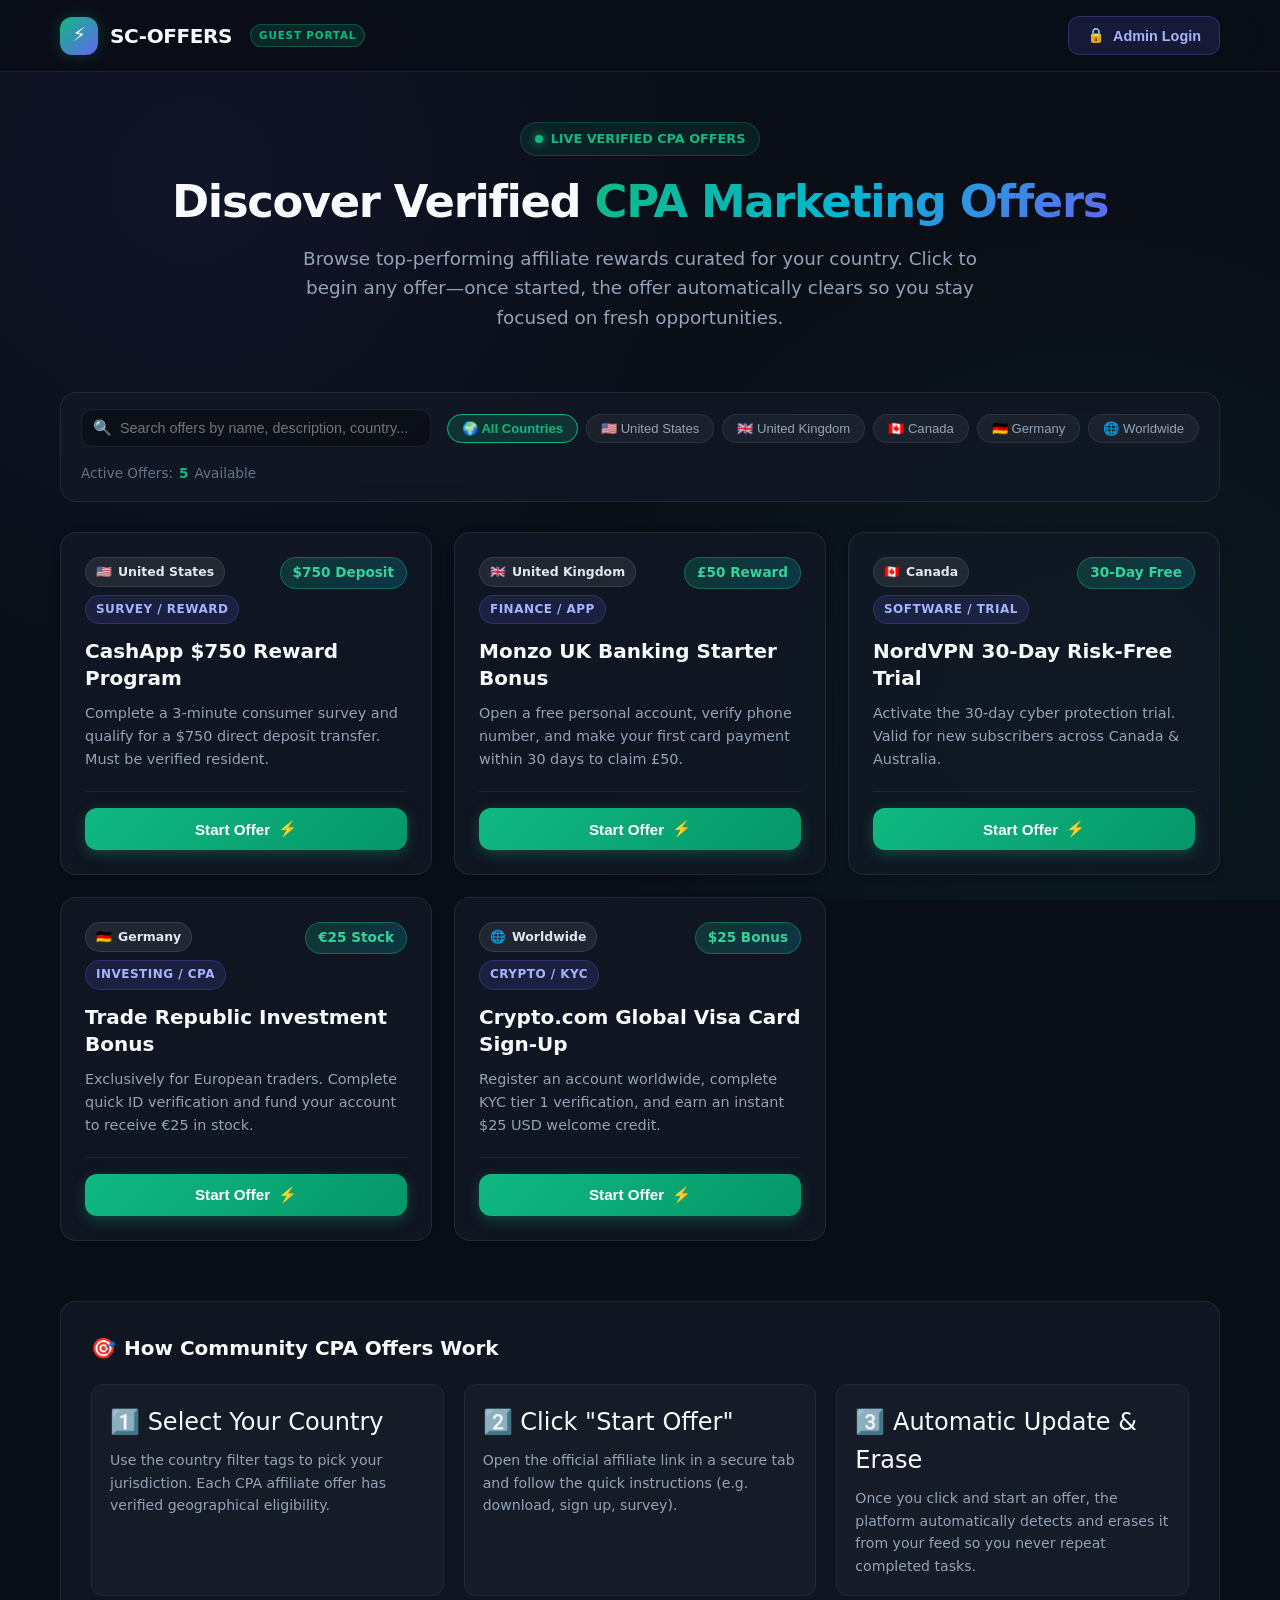
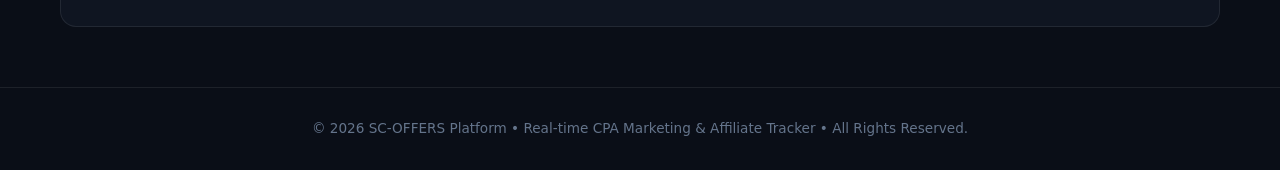
==== index.html @ e37641b6 "feat: initial release of SC-OFFERS platform with guest portal, admin dashboard, country targeting, a" ====
<!DOCTYPE html>
<html lang="en">
<head>
  <meta charset="UTF-8">
  <meta name="viewport" content="width=device-width, initial-scale=1.0">
  <title>SC-OFFERS | Premium CPA Marketing & Rewards Hub</title>
  <meta name="description" content="Discover and complete premium verified CPA marketing offers. Filter by country and earn instant bonuses.">
  <link rel="stylesheet" href="css/styles.css">
  <link rel="icon" href="data:image/svg+xml,<svg xmlns=%22http://www.w3.org/2000/svg%22 viewBox=%220%22%20%220%22%20%22100%22%20%22100%22><text y=%22.9em%22 font-size=%2290%22>⚡</text></svg>">
</head>
<body>

  <!-- Site Header -->
  <header class="site-header">
    <div class="container nav-wrap">
      <a href="index.html" class="brand">
        <div class="brand-icon">⚡</div>
        <span>SC-OFFERS</span>
        <span class="brand-badge">Guest Portal</span>
      </a>

      <div class="nav-actions">
        <button id="open-admin-login-btn" class="btn btn-admin">
          <span>🔒</span>
          <span>Admin Login</span>
        </button>
      </div>
    </div>
  </header>

  <!-- Main Hero Section -->
  <main class="container">
    <section class="hero">
      <div class="hero-pill">
        <span class="pulse-dot"></span>
        <span>LIVE VERIFIED CPA OFFERS</span>
      </div>
      <h1 class="hero-title">
        Discover Verified <span>CPA Marketing Offers</span>
      </h1>
      <p class="hero-subtitle">
        Browse top-performing affiliate rewards curated for your country. Click to begin any offer—once started, the offer automatically clears so you stay focused on fresh opportunities.
      </p>
    </section>

    <!-- Filter & Controls Bar -->
    <section class="control-bar">
      <div class="search-box">
        <span class="search-icon">🔍</span>
        <input type="text" id="search-input" placeholder="Search offers by name, description, country..." autocomplete="off">
      </div>

      <div class="country-filters" id="country-filters">
        <!-- Injected dynamically via js/app.js -->
        <button class="country-pill active" data-country="ALL">🌍 All Countries</button>
      </div>

      <div class="offers-stat" id="offers-counter">
        Active Offers: <strong>Loading...</strong>
      </div>
    </section>

    <!-- Dynamic Offers Grid -->
    <section class="offers-grid" id="offers-grid">
      <!-- Injected dynamically via js/app.js -->
      <div class="empty-state">
        <div class="empty-icon">⏳</div>
        <h3>Loading active offers...</h3>
        <p>Fetching the latest verified CPA campaigns.</p>
      </div>
    </section>

    <!-- Community How-It-Works Guide -->
    <section style="background: var(--bg-card); border: 1px solid var(--bg-card-border); border-radius: var(--radius-lg); padding: 30px; margin-bottom: 50px;">
      <h3 style="font-size: 1.25rem; font-weight: 700; margin-bottom: 20px; display: flex; align-items: center; gap: 8px;">
        <span>🎯</span> How Community CPA Offers Work
      </h3>
      <div style="display: grid; grid-template-columns: repeat(auto-fit, minmax(240px, 1fr)); gap: 20px;">
        <div style="background: rgba(255,255,255,0.03); padding: 18px; border-radius: var(--radius-md); border: 1px solid rgba(255,255,255,0.05);">
          <div style="font-size: 1.5rem; margin-bottom: 8px;">1️⃣ Select Your Country</div>
          <p style="font-size: 0.88rem; color: var(--text-secondary);">
            Use the country filter tags to pick your jurisdiction. Each CPA affiliate offer has verified geographical eligibility.
          </p>
        </div>
        <div style="background: rgba(255,255,255,0.03); padding: 18px; border-radius: var(--radius-md); border: 1px solid rgba(255,255,255,0.05);">
          <div style="font-size: 1.5rem; margin-bottom: 8px;">2️⃣ Click "Start Offer"</div>
          <p style="font-size: 0.88rem; color: var(--text-secondary);">
            Open the official affiliate link in a secure tab and follow the quick instructions (e.g. download, sign up, survey).
          </p>
        </div>
        <div style="background: rgba(255,255,255,0.03); padding: 18px; border-radius: var(--radius-md); border: 1px solid rgba(255,255,255,0.05);">
          <div style="font-size: 1.5rem; margin-bottom: 8px;">3️⃣ Automatic Update & Erase</div>
          <p style="font-size: 0.88rem; color: var(--text-secondary);">
            Once you click and start an offer, the platform automatically detects and erases it from your feed so you never repeat completed tasks.
          </p>
        </div>
      </div>
    </section>
  </main>

  <!-- Site Footer -->
  <footer class="site-footer">
    <div class="container">
      <p>&copy; 2026 SC-OFFERS Platform &bull; Real-time CPA Marketing &amp; Affiliate Tracker &bull; All Rights Reserved.</p>
    </div>
  </footer>

  <!-- Admin Login Modal -->
  <div class="modal-overlay" id="admin-login-modal">
    <div class="modal-card">
      <div class="modal-header">
        <h3 class="modal-title">
          <span>🔒</span>
          <span>Admin Portal Access</span>
        </h3>
        <button class="modal-close" id="close-admin-login-btn">&times;</button>
      </div>

      <p style="font-size: 0.9rem; color: var(--text-secondary); margin-bottom: 20px;">
        Enter your administrative security password to access backend controls, manage CPA offers, and push live updates.
      </p>

      <form id="admin-login-form">
        <div class="form-group">
          <label class="form-label" for="admin-password">Master Admin Password</label>
          <input 
            type="password" 
            id="admin-password" 
            class="form-input" 
            placeholder="Enter password..." 
            required 
            autocomplete="current-password"
          >
        </div>

        <div id="admin-login-error" style="display: none; background: rgba(244, 63, 94, 0.15); border: 1px solid rgba(244, 63, 94, 0.3); color: #fda4af; padding: 10px 14px; border-radius: var(--radius-md); font-size: 0.85rem; margin-bottom: 16px;">
          Invalid password. Please try again.
        </div>

        <div style="display: flex; justify-content: flex-end; gap: 10px; margin-top: 24px;">
          <button type="button" class="btn btn-secondary" onclick="document.getElementById('admin-login-modal').classList.remove('open')">
            Cancel
          </button>
          <button type="submit" class="btn btn-primary">
            <span>Unlock Dashboard</span>
            <span>➔</span>
          </button>
        </div>
      </form>
    </div>
  </div>

  <!-- Toast Notification Container -->
  <div id="toast-container"></div>

  <!-- Scripts -->
  <script src="js/crypto-util.js"></script>
  <script src="js/app.js"></script>
</body>
</html>
---- css/styles.css ----
/* ==========================================================================
   SC-OFFERS Premium Design System
   Modern Dark Cyber-Glassmorphism UI
   ========================================================================== */

:root {
  --bg-main: #0a0e17;
  --bg-card: rgba(18, 24, 38, 0.75);
  --bg-card-hover: rgba(26, 35, 54, 0.9);
  --bg-card-border: rgba(255, 255, 255, 0.08);
  --bg-card-border-glow: rgba(16, 185, 129, 0.35);
  
  --primary: #10b981;
  --primary-glow: rgba(16, 185, 129, 0.25);
  --primary-dark: #059669;
  --secondary: #6366f1;
  --accent-cyan: #06b6d4;
  --accent-amber: #f59e0b;
  --accent-rose: #f43f5e;
  
  --text-primary: #f8fafc;
  --text-secondary: #94a3b8;
  --text-muted: #64748b;
  
  --radius-sm: 8px;
  --radius-md: 12px;
  --radius-lg: 16px;
  --radius-full: 9999px;
  
  --shadow-sm: 0 2px 8px rgba(0, 0, 0, 0.3);
  --shadow-md: 0 8px 24px rgba(0, 0, 0, 0.4);
  --shadow-lg: 0 16px 40px rgba(0, 0, 0, 0.6);
  --shadow-glow: 0 0 25px var(--primary-glow);
  
  --font-sans: system-ui, -apple-system, BlinkMacSystemFont, 'Segoe UI', Roboto, Oxygen, Ubuntu, Cantarell, sans-serif;
  --font-mono: ui-monospace, SFMono-Regular, Menlo, Monaco, Consolas, monospace;
}

* {
  box-sizing: border-box;
  margin: 0;
  padding: 0;
}

body {
  font-family: var(--font-sans);
  background-color: var(--bg-main);
  color: var(--text-primary);
  min-height: 100vh;
  line-height: 1.6;
  overflow-x: hidden;
  background-image: 
    radial-gradient(circle at 15% 20%, rgba(99, 102, 241, 0.08) 0%, transparent 40%),
    radial-gradient(circle at 85% 80%, rgba(16, 185, 129, 0.08) 0%, transparent 40%);
  background-attachment: fixed;
}

/* Container */
.container {
  max-width: 1200px;
  margin: 0 auto;
  padding: 0 20px;
}

/* Header & Nav */
.site-header {
  position: sticky;
  top: 0;
  z-index: 50;
  background: rgba(10, 14, 23, 0.85);
  backdrop-filter: blur(12px);
  -webkit-backdrop-filter: blur(12px);
  border-bottom: 1px solid var(--bg-card-border);
  padding: 16px 0;
}

.nav-wrap {
  display: flex;
  align-items: center;
  justify-content: space-between;
}

.brand {
  display: flex;
  align-items: center;
  gap: 12px;
  text-decoration: none;
  color: var(--text-primary);
  font-weight: 700;
  font-size: 1.25rem;
  letter-spacing: -0.02em;
}

.brand-icon {
  width: 38px;
  height: 38px;
  background: linear-gradient(135deg, var(--primary), var(--secondary));
  border-radius: var(--radius-md);
  display: flex;
  align-items: center;
  justify-content: center;
  font-size: 1.2rem;
  box-shadow: 0 0 15px var(--primary-glow);
}

.brand-badge {
  font-size: 0.65rem;
  text-transform: uppercase;
  letter-spacing: 0.08em;
  background: rgba(16, 185, 129, 0.15);
  color: var(--primary);
  padding: 2px 8px;
  border-radius: var(--radius-full);
  border: 1px solid rgba(16, 185, 129, 0.3);
  margin-left: 6px;
}

.nav-actions {
  display: flex;
  align-items: center;
  gap: 14px;
}

/* Buttons */
.btn {
  display: inline-flex;
  align-items: center;
  justify-content: center;
  gap: 8px;
  padding: 10px 18px;
  border-radius: var(--radius-md);
  font-size: 0.9rem;
  font-weight: 600;
  cursor: pointer;
  transition: all 0.2s cubic-bezier(0.16, 1, 0.3, 1);
  border: 1px solid transparent;
  text-decoration: none;
}

.btn-sm {
  padding: 6px 12px;
  font-size: 0.8rem;
}

.btn-lg {
  padding: 14px 28px;
  font-size: 1.05rem;
}

.btn-primary {
  background: linear-gradient(135deg, var(--primary), var(--primary-dark));
  color: #ffffff;
  box-shadow: 0 4px 15px var(--primary-glow);
}

.btn-primary:hover {
  transform: translateY(-2px);
  box-shadow: 0 6px 20px rgba(16, 185, 129, 0.4);
}

.btn-secondary {
  background: rgba(255, 255, 255, 0.06);
  color: var(--text-primary);
  border-color: var(--bg-card-border);
}

.btn-secondary:hover {
  background: rgba(255, 255, 255, 0.12);
  border-color: rgba(255, 255, 255, 0.2);
}

.btn-admin {
  background: rgba(99, 102, 241, 0.15);
  color: #a5b4fc;
  border-color: rgba(99, 102, 241, 0.3);
}

.btn-admin:hover {
  background: rgba(99, 102, 241, 0.25);
  color: #ffffff;
}

.btn-danger {
  background: rgba(244, 63, 94, 0.15);
  color: #fda4af;
  border-color: rgba(244, 63, 94, 0.3);
}

.btn-danger:hover {
  background: rgba(244, 63, 94, 0.25);
  color: #fff;
}

/* Hero Section */
.hero {
  padding: 50px 0 30px;
  text-align: center;
}

.hero-pill {
  display: inline-flex;
  align-items: center;
  gap: 8px;
  padding: 6px 14px;
  background: rgba(16, 185, 129, 0.1);
  border: 1px solid rgba(16, 185, 129, 0.25);
  border-radius: var(--radius-full);
  color: var(--primary);
  font-size: 0.8rem;
  font-weight: 600;
  margin-bottom: 20px;
}

.pulse-dot {
  width: 8px;
  height: 8px;
  background-color: var(--primary);
  border-radius: 50%;
  box-shadow: 0 0 10px var(--primary);
  animation: pulse 1.8s infinite;
}

@keyframes pulse {
  0% { transform: scale(0.9); opacity: 0.8; }
  50% { transform: scale(1.3); opacity: 1; }
  100% { transform: scale(0.9); opacity: 0.8; }
}

.hero-title {
  font-size: 2.8rem;
  font-weight: 800;
  letter-spacing: -0.03em;
  margin-bottom: 16px;
  line-height: 1.15;
}

.hero-title span {
  background: linear-gradient(135deg, #10b981, #06b6d4, #6366f1);
  -webkit-background-clip: text;
  -webkit-text-fill-color: transparent;
}

.hero-subtitle {
  font-size: 1.15rem;
  color: var(--text-secondary);
  max-width: 680px;
  margin: 0 auto 30px;
}

/* Filter & Controls Bar */
.control-bar {
  background: var(--bg-card);
  backdrop-filter: blur(10px);
  -webkit-backdrop-filter: blur(10px);
  border: 1px solid var(--bg-card-border);
  border-radius: var(--radius-lg);
  padding: 16px 20px;
  margin-bottom: 30px;
  display: flex;
  flex-wrap: wrap;
  gap: 16px;
  align-items: center;
  justify-content: space-between;
}

.search-box {
  position: relative;
  flex: 1;
  min-width: 240px;
}

.search-box input {
  width: 100%;
  background: rgba(0, 0, 0, 0.3);
  border: 1px solid var(--bg-card-border);
  border-radius: var(--radius-md);
  padding: 10px 14px 10px 38px;
  color: var(--text-primary);
  font-size: 0.9rem;
  outline: none;
  transition: border-color 0.2s;
}

.search-box input:focus {
  border-color: var(--primary);
}

.search-box .search-icon {
  position: absolute;
  left: 12px;
  top: 50%;
  transform: translateY(-50%);
  color: var(--text-muted);
  font-size: 0.95rem;
}

.country-filters {
  display: flex;
  flex-wrap: wrap;
  gap: 8px;
  align-items: center;
}

.country-pill {
  background: rgba(255, 255, 255, 0.05);
  border: 1px solid var(--bg-card-border);
  color: var(--text-secondary);
  padding: 6px 14px;
  border-radius: var(--radius-full);
  font-size: 0.82rem;
  font-weight: 500;
  cursor: pointer;
  transition: all 0.2s;
  display: inline-flex;
  align-items: center;
  gap: 6px;
}

.country-pill:hover {
  background: rgba(255, 255, 255, 0.1);
  color: var(--text-primary);
}

.country-pill.active {
  background: rgba(16, 185, 129, 0.18);
  border-color: var(--primary);
  color: var(--primary);
  font-weight: 600;
}

.offers-stat {
  font-size: 0.85rem;
  color: var(--text-muted);
  display: flex;
  align-items: center;
  gap: 6px;
}

.offers-stat strong {
  color: var(--primary);
}

/* Offers Grid */
.offers-grid {
  display: grid;
  grid-template-columns: repeat(auto-fill, minmax(320px, 1fr));
  gap: 22px;
  margin-bottom: 60px;
}

/* Offer Card */
.offer-card {
  background: var(--bg-card);
  border: 1px solid var(--bg-card-border);
  border-radius: var(--radius-lg);
  padding: 24px;
  display: flex;
  flex-direction: column;
  position: relative;
  overflow: hidden;
  transition: all 0.3s cubic-bezier(0.16, 1, 0.3, 1);
  box-shadow: var(--shadow-sm);
}

.offer-card:hover {
  background: var(--bg-card-hover);
  border-color: var(--bg-card-border-glow);
  transform: translateY(-4px);
  box-shadow: var(--shadow-md);
}

.offer-card-header {
  display: flex;
  align-items: flex-start;
  justify-content: space-between;
  margin-bottom: 14px;
  gap: 12px;
}

.badge-group {
  display: flex;
  flex-wrap: wrap;
  gap: 8px;
}

.country-badge {
  display: inline-flex;
  align-items: center;
  gap: 6px;
  background: rgba(255, 255, 255, 0.08);
  border: 1px solid rgba(255, 255, 255, 0.1);
  padding: 4px 10px;
  border-radius: var(--radius-full);
  font-size: 0.78rem;
  font-weight: 600;
  color: #e2e8f0;
}

.category-badge {
  display: inline-flex;
  align-items: center;
  background: rgba(99, 102, 241, 0.15);
  border: 1px solid rgba(99, 102, 241, 0.25);
  color: #a5b4fc;
  padding: 4px 10px;
  border-radius: var(--radius-full);
  font-size: 0.75rem;
  font-weight: 600;
  text-transform: uppercase;
  letter-spacing: 0.04em;
}

.payout-tag {
  background: linear-gradient(135deg, rgba(16, 185, 129, 0.2), rgba(6, 182, 212, 0.2));
  border: 1px solid rgba(16, 185, 129, 0.4);
  color: #34d399;
  font-weight: 700;
  font-size: 0.85rem;
  padding: 4px 12px;
  border-radius: var(--radius-full);
  white-space: nowrap;
}

.offer-title {
  font-size: 1.25rem;
  font-weight: 700;
  margin-bottom: 10px;
  line-height: 1.35;
  color: var(--text-primary);
}

.offer-desc {
  font-size: 0.9rem;
  color: var(--text-secondary);
  margin-bottom: 20px;
  flex: 1;
}

.offer-card-footer {
  display: flex;
  align-items: center;
  justify-content: space-between;
  padding-top: 16px;
  border-top: 1px solid rgba(255, 255, 255, 0.06);
  gap: 12px;
}

.offer-meta {
  font-size: 0.78rem;
  color: var(--text-muted);
}

.start-btn {
  width: 100%;
  display: flex;
  align-items: center;
  justify-content: center;
  gap: 8px;
  padding: 12px;
  background: linear-gradient(135deg, #10b981, #059669);
  color: #ffffff;
  border: none;
  border-radius: var(--radius-md);
  font-weight: 700;
  font-size: 0.95rem;
  cursor: pointer;
  transition: all 0.2s;
  box-shadow: 0 4px 14px rgba(16, 185, 129, 0.3);
}

.start-btn:hover {
  background: linear-gradient(135deg, #059669, #047857);
  transform: translateY(-2px);
  box-shadow: 0 6px 18px rgba(16, 185, 129, 0.45);
}

/* Card Erasing Animation */
.offer-card.erasing {
  animation: eraseCard 0.8s cubic-bezier(0.4, 0, 0.2, 1) forwards;
  pointer-events: none;
}

@keyframes eraseCard {
  0% {
    transform: scale(1);
    opacity: 1;
    filter: brightness(1.2);
    border-color: var(--primary);
  }
  30% {
    transform: scale(0.96) rotate(-1deg);
    opacity: 0.85;
    background: rgba(16, 185, 129, 0.15);
  }
  100% {
    transform: scale(0.7) translateY(40px);
    opacity: 0;
    max-height: 0;
    padding: 0;
    margin: 0;
    border: none;
  }
}

/* Empty State */
.empty-state {
  text-align: center;
  padding: 60px 20px;
  background: var(--bg-card);
  border: 1px dashed var(--bg-card-border);
  border-radius: var(--radius-lg);
  grid-column: 1 / -1;
}

.empty-icon {
  font-size: 3rem;
  margin-bottom: 16px;
  opacity: 0.7;
}

.empty-state h3 {
  font-size: 1.3rem;
  margin-bottom: 8px;
}

.empty-state p {
  color: var(--text-secondary);
  font-size: 0.95rem;
  max-width: 440px;
  margin: 0 auto;
}

/* Modals */
.modal-overlay {
  position: fixed;
  inset: 0;
  background: rgba(5, 8, 15, 0.8);
  backdrop-filter: blur(8px);
  -webkit-backdrop-filter: blur(8px);
  z-index: 100;
  display: flex;
  align-items: center;
  justify-content: center;
  padding: 20px;
  opacity: 0;
  visibility: hidden;
  transition: all 0.25s ease;
}

.modal-overlay.open {
  opacity: 1;
  visibility: visible;
}

.modal-card {
  background: #111827;
  border: 1px solid rgba(255, 255, 255, 0.12);
  border-radius: var(--radius-lg);
  width: 100%;
  max-width: 500px;
  padding: 30px;
  box-shadow: var(--shadow-lg);
  transform: translateY(20px) scale(0.97);
  transition: transform 0.25s cubic-bezier(0.16, 1, 0.3, 1);
}

.modal-overlay.open .modal-card {
  transform: translateY(0) scale(1);
}

.modal-card.modal-lg {
  max-width: 720px;
}

.modal-header {
  display: flex;
  align-items: center;
  justify-content: space-between;
  margin-bottom: 20px;
}

.modal-title {
  font-size: 1.35rem;
  font-weight: 700;
  display: flex;
  align-items: center;
  gap: 10px;
}

.modal-close {
  background: none;
  border: none;
  color: var(--text-muted);
  font-size: 1.5rem;
  cursor: pointer;
  padding: 4px;
  line-height: 1;
  transition: color 0.2s;
}

.modal-close:hover {
  color: var(--text-primary);
}

/* Forms */
.form-group {
  margin-bottom: 18px;
}

.form-label {
  display: block;
  font-size: 0.85rem;
  font-weight: 600;
  color: var(--text-secondary);
  margin-bottom: 6px;
}

.form-input,
.form-select,
.form-textarea {
  width: 100%;
  background: rgba(0, 0, 0, 0.4);
  border: 1px solid var(--bg-card-border);
  border-radius: var(--radius-md);
  padding: 10px 14px;
  color: var(--text-primary);
  font-family: inherit;
  font-size: 0.92rem;
  outline: none;
  transition: border-color 0.2s, box-shadow 0.2s;
}

.form-input:focus,
.form-select:focus,
.form-textarea:focus {
  border-color: var(--primary);
  box-shadow: 0 0 0 3px var(--primary-glow);
}

.form-textarea {
  resize: vertical;
  min-height: 80px;
}

.form-row {
  display: grid;
  grid-template-columns: 1fr 1fr;
  gap: 14px;
}

/* Slot Capacity Bar (Admin) */
.slot-capacity-card {
  background: var(--bg-card);
  border: 1px solid var(--bg-card-border);
  border-radius: var(--radius-lg);
  padding: 20px;
  margin-bottom: 24px;
  display: flex;
  align-items: center;
  justify-content: space-between;
  flex-wrap: wrap;
  gap: 16px;
}

.capacity-info h4 {
  font-size: 1.05rem;
  margin-bottom: 4px;
}

.capacity-info p {
  font-size: 0.85rem;
  color: var(--text-secondary);
}

.slot-progress-wrap {
  min-width: 220px;
  flex: 1;
  max-width: 320px;
}

.slot-progress-labels {
  display: flex;
  justify-content: space-between;
  font-size: 0.8rem;
  margin-bottom: 6px;
  font-weight: 600;
}

.slot-progress-bar {
  height: 8px;
  background: rgba(255, 255, 255, 0.08);
  border-radius: var(--radius-full);
  overflow: hidden;
}

.slot-progress-fill {
  height: 100%;
  background: linear-gradient(90deg, var(--primary), var(--accent-cyan));
  border-radius: var(--radius-full);
  transition: width 0.3s ease;
}

/* Admin Dashboard Table & List */
.admin-table-wrap {
  background: var(--bg-card);
  border: 1px solid var(--bg-card-border);
  border-radius: var(--radius-lg);
  overflow: hidden;
  margin-bottom: 30px;
}

.admin-table {
  width: 100%;
  border-collapse: collapse;
  text-align: left;
}

.admin-table th {
  background: rgba(0, 0, 0, 0.4);
  padding: 14px 18px;
  font-size: 0.8rem;
  text-transform: uppercase;
  letter-spacing: 0.05em;
  color: var(--text-muted);
  border-bottom: 1px solid var(--bg-card-border);
}

.admin-table td {
  padding: 16px 18px;
  border-bottom: 1px solid rgba(255, 255, 255, 0.04);
  font-size: 0.9rem;
  vertical-align: middle;
}

.admin-table tr:hover td {
  background: rgba(255, 255, 255, 0.02);
}

/* Push Status Console */
.push-console {
  background: #000000;
  border: 1px solid rgba(16, 185, 129, 0.3);
  border-radius: var(--radius-md);
  padding: 14px 18px;
  font-family: var(--font-mono);
  font-size: 0.85rem;
  color: #34d399;
  max-height: 180px;
  overflow-y: auto;
  margin-top: 14px;
}

.push-console p {
  margin-bottom: 4px;
}

/* Toast Notifications */
#toast-container {
  position: fixed;
  bottom: 24px;
  right: 24px;
  z-index: 9999;
  display: flex;
  flex-direction: column;
  gap: 10px;
}

.toast {
  background: #1e293b;
  color: #fff;
  border: 1px solid rgba(255, 255, 255, 0.1);
  padding: 12px 18px;
  border-radius: var(--radius-md);
  box-shadow: var(--shadow-lg);
  font-size: 0.9rem;
  display: flex;
  align-items: center;
  gap: 10px;
  min-width: 280px;
  max-width: 420px;
  animation: slideInToast 0.3s cubic-bezier(0.16, 1, 0.3, 1);
}

.toast.toast-success {
  border-left: 4px solid var(--primary);
}

.toast.toast-error {
  border-left: 4px solid var(--accent-rose);
}

.toast.toast-info {
  border-left: 4px solid var(--accent-cyan);
}

@keyframes slideInToast {
  from {
    transform: translateX(100%);
    opacity: 0;
  }
  to {
    transform: translateX(0);
    opacity: 1;
  }
}

/* Footer */
.site-footer {
  border-top: 1px solid var(--bg-card-border);
  padding: 30px 0;
  margin-top: 60px;
  text-align: center;
  color: var(--text-muted);
  font-size: 0.85rem;
}

/* Responsive adjustments */
@media (max-width: 768px) {
  .hero-title {
    font-size: 2.1rem;
  }
  .form-row {
    grid-template-columns: 1fr;
  }
  .control-bar {
    flex-direction: column;
    align-items: stretch;
  }
  .admin-table {
    display: block;
    overflow-x: auto;
  }
}
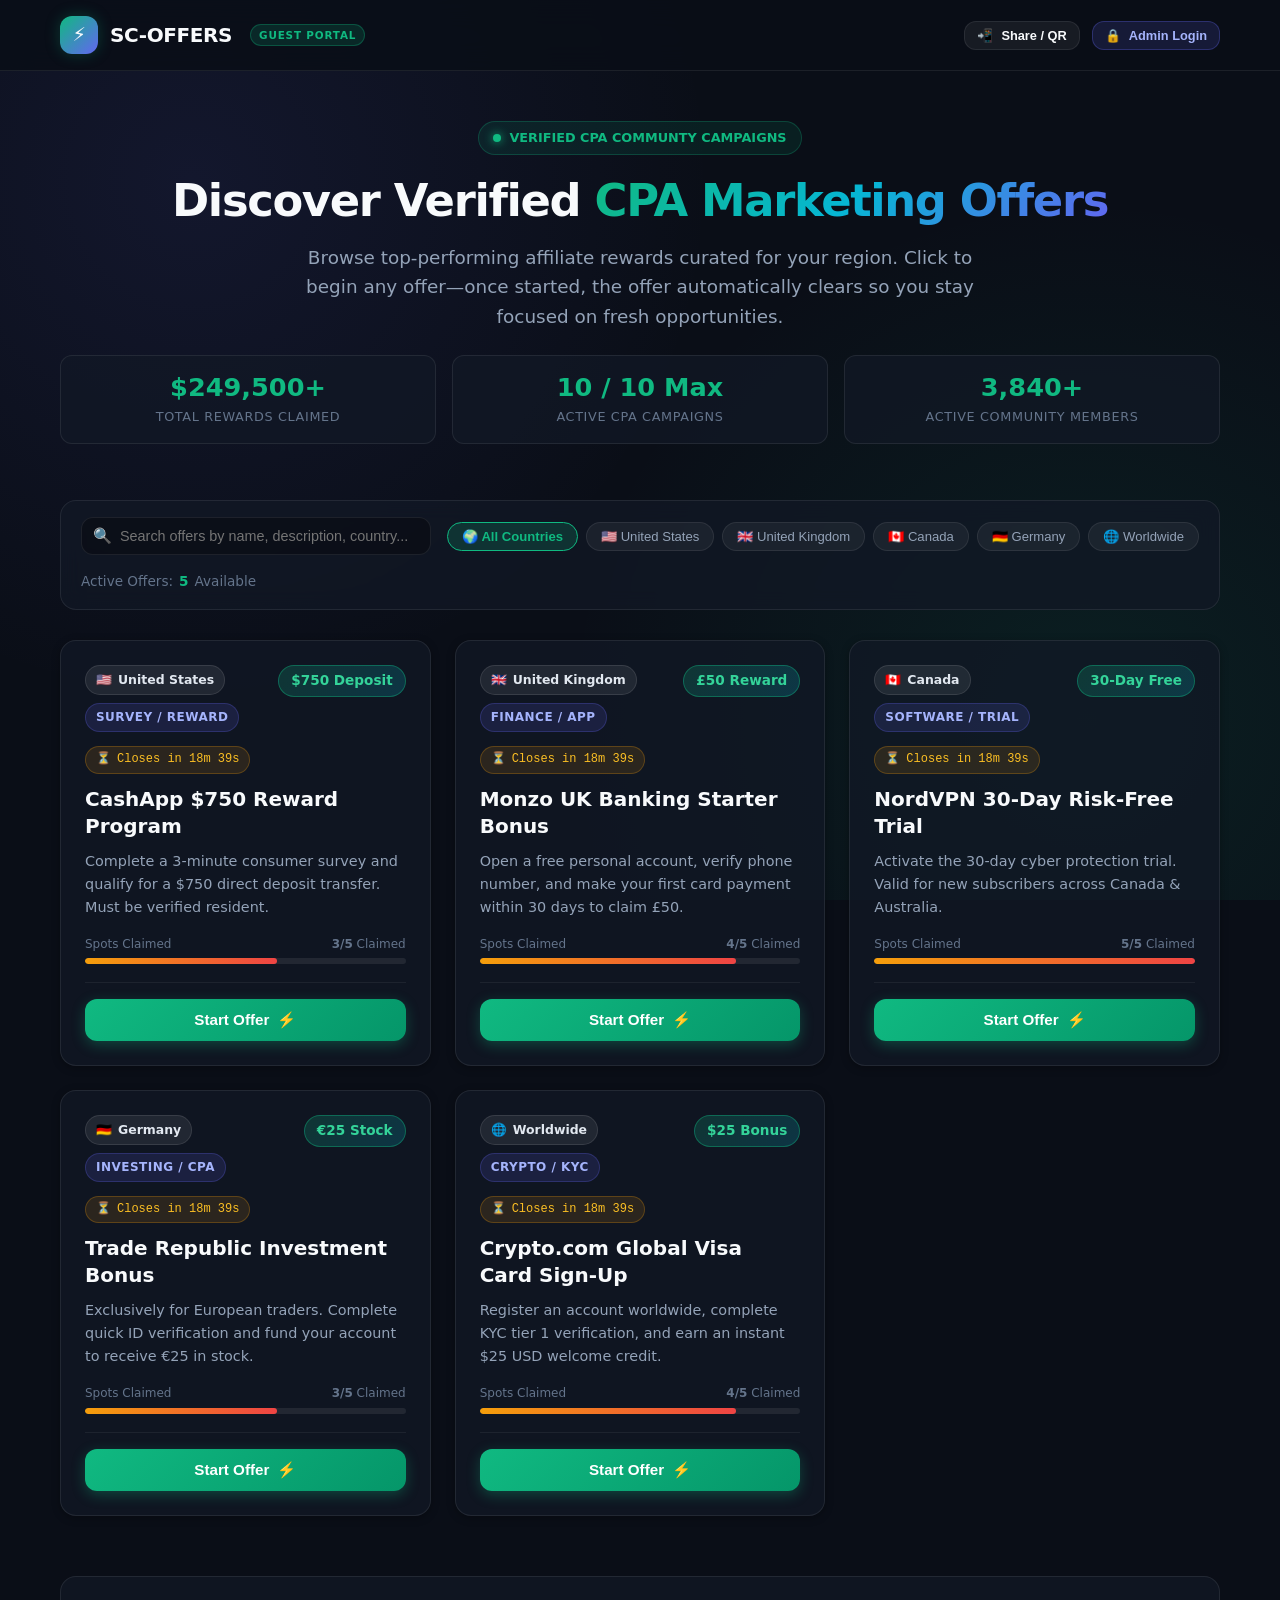
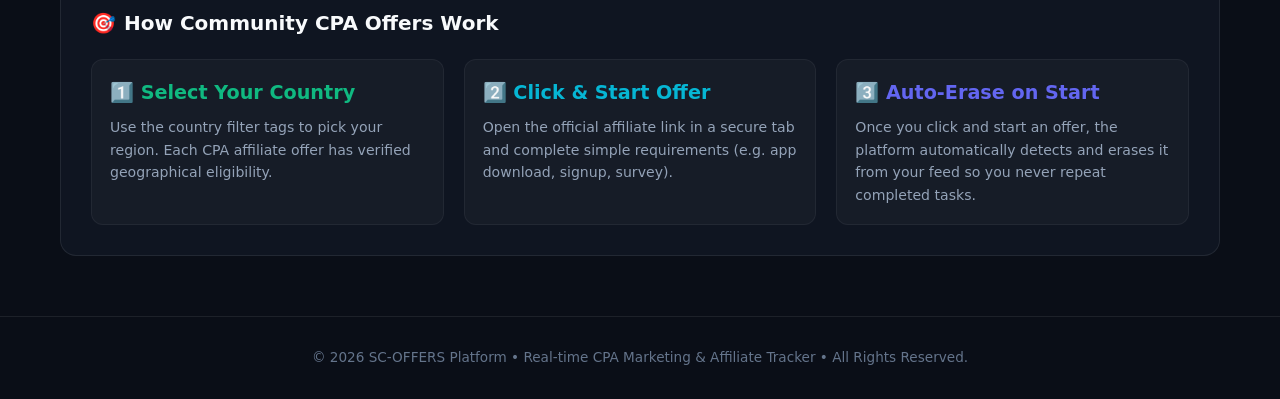
==== commit 7d514862: "feat(enterprise): add IP geolocation detection, urgency countdowns, confetti micro-interactions, dev" ====
--- a/index.html
+++ b/index.html
@@ -20,7 +20,11 @@
       </a>
 
       <div class="nav-actions">
-        <button id="open-admin-login-btn" class="btn btn-admin">
+        <button id="open-share-modal-btn" class="btn btn-secondary btn-sm" title="Share with community via QR Code or Socials">
+          <span>📲</span>
+          <span>Share / QR</span>
+        </button>
+        <button id="open-admin-login-btn" class="btn btn-admin btn-sm">
           <span>🔒</span>
           <span>Admin Login</span>
         </button>
@@ -33,14 +37,38 @@
     <section class="hero">
       <div class="hero-pill">
         <span class="pulse-dot"></span>
-        <span>LIVE VERIFIED CPA OFFERS</span>
-      </div>
+        <span>VERIFIED CPA COMMUNTY CAMPAIGNS</span>
+      </div>
+
       <h1 class="hero-title">
         Discover Verified <span>CPA Marketing Offers</span>
       </h1>
+
       <p class="hero-subtitle">
-        Browse top-performing affiliate rewards curated for your country. Click to begin any offer—once started, the offer automatically clears so you stay focused on fresh opportunities.
+        Browse top-performing affiliate rewards curated for your region. Click to begin any offer—once started, the offer automatically clears so you stay focused on fresh opportunities.
       </p>
+
+      <!-- Geolocation Auto-Detection Banner -->
+      <div id="geo-banner" class="geo-banner" style="display: none;">
+        <span>📍</span>
+        <span>Detecting your region for optimal offers...</span>
+      </div>
+
+      <!-- Live Community Stats Ticker -->
+      <div class="stats-ticker">
+        <div class="ticker-item">
+          <div class="ticker-num" id="stat-rewards">$249,500+</div>
+          <div class="ticker-label">Total Rewards Claimed</div>
+        </div>
+        <div class="ticker-item">
+          <div class="ticker-num" id="stat-active">10 / 10 Max</div>
+          <div class="ticker-label">Active CPA Campaigns</div>
+        </div>
+        <div class="ticker-item">
+          <div class="ticker-num" id="stat-members">3,840+</div>
+          <div class="ticker-label">Active Community Members</div>
+        </div>
+      </div>
     </section>
 
     <!-- Filter & Controls Bar -->
@@ -51,7 +79,6 @@
       </div>
 
       <div class="country-filters" id="country-filters">
-        <!-- Injected dynamically via js/app.js -->
         <button class="country-pill active" data-country="ALL">🌍 All Countries</button>
       </div>
 
@@ -62,7 +89,6 @@
 
     <!-- Dynamic Offers Grid -->
     <section class="offers-grid" id="offers-grid">
-      <!-- Injected dynamically via js/app.js -->
       <div class="empty-state">
         <div class="empty-icon">⏳</div>
         <h3>Loading active offers...</h3>
@@ -70,26 +96,26 @@
       </div>
     </section>
 
-    <!-- Community How-It-Works Guide -->
+    <!-- How-It-Works Guide -->
     <section style="background: var(--bg-card); border: 1px solid var(--bg-card-border); border-radius: var(--radius-lg); padding: 30px; margin-bottom: 50px;">
       <h3 style="font-size: 1.25rem; font-weight: 700; margin-bottom: 20px; display: flex; align-items: center; gap: 8px;">
         <span>🎯</span> How Community CPA Offers Work
       </h3>
       <div style="display: grid; grid-template-columns: repeat(auto-fit, minmax(240px, 1fr)); gap: 20px;">
         <div style="background: rgba(255,255,255,0.03); padding: 18px; border-radius: var(--radius-md); border: 1px solid rgba(255,255,255,0.05);">
-          <div style="font-size: 1.5rem; margin-bottom: 8px;">1️⃣ Select Your Country</div>
+          <div style="font-size: 1.2rem; font-weight: 700; margin-bottom: 8px; color: var(--primary);">1️⃣ Select Your Country</div>
           <p style="font-size: 0.88rem; color: var(--text-secondary);">
-            Use the country filter tags to pick your jurisdiction. Each CPA affiliate offer has verified geographical eligibility.
+            Use the country filter tags to pick your region. Each CPA affiliate offer has verified geographical eligibility.
           </p>
         </div>
         <div style="background: rgba(255,255,255,0.03); padding: 18px; border-radius: var(--radius-md); border: 1px solid rgba(255,255,255,0.05);">
-          <div style="font-size: 1.5rem; margin-bottom: 8px;">2️⃣ Click "Start Offer"</div>
+          <div style="font-size: 1.2rem; font-weight: 700; margin-bottom: 8px; color: var(--accent-cyan);">2️⃣ Click &amp; Start Offer</div>
           <p style="font-size: 0.88rem; color: var(--text-secondary);">
-            Open the official affiliate link in a secure tab and follow the quick instructions (e.g. download, sign up, survey).
+            Open the official affiliate link in a secure tab and complete simple requirements (e.g. app download, signup, survey).
           </p>
         </div>
         <div style="background: rgba(255,255,255,0.03); padding: 18px; border-radius: var(--radius-md); border: 1px solid rgba(255,255,255,0.05);">
-          <div style="font-size: 1.5rem; margin-bottom: 8px;">3️⃣ Automatic Update & Erase</div>
+          <div style="font-size: 1.2rem; font-weight: 700; margin-bottom: 8px; color: var(--secondary);">3️⃣ Auto-Erase on Start</div>
           <p style="font-size: 0.88rem; color: var(--text-secondary);">
             Once you click and start an offer, the platform automatically detects and erases it from your feed so you never repeat completed tasks.
           </p>
@@ -98,12 +124,43 @@
     </section>
   </main>
 
-  <!-- Site Footer -->
-  <footer class="site-footer">
-    <div class="container">
-      <p>&copy; 2026 SC-OFFERS Platform &bull; Real-time CPA Marketing &amp; Affiliate Tracker &bull; All Rights Reserved.</p>
-    </div>
-  </footer>
+  <!-- Community Share & QR Modal -->
+  <div class="modal-overlay" id="share-modal">
+    <div class="modal-card">
+      <div class="modal-header">
+        <h3 class="modal-title">
+          <span>📲</span>
+          <span>Share With Community</span>
+        </h3>
+        <button class="modal-close" id="close-share-modal-btn">&times;</button>
+      </div>
+
+      <div class="qr-card-wrap">
+        <div id="qr-canvas-container">
+          <!-- Injected via js/app.js -->
+        </div>
+
+        <div style="margin-top: 16px;">
+          <button id="copy-share-url-btn" class="btn btn-primary" style="width: 100%;">
+            <span>📋</span>
+            <span>Copy Portal Link</span>
+          </button>
+        </div>
+
+        <div class="share-links-row">
+          <a href="https://t.me/share/url?url=https%3A%2F%2F626gl1ch.github.io%2FSC-OFFERS%2F&text=Grab%20verified%20CPA%20rewards%20and%20bonuses%20now!" target="_blank" class="btn btn-secondary btn-sm" style="background:#229ED9; color:#fff; border:none;">
+            Telegram
+          </a>
+          <a href="https://api.whatsapp.com/send?text=Check%20out%20these%20exclusive%20CPA%20offers%3A%20https%3A%2F%2F626gl1ch.github.io%2FSC-OFFERS%2F" target="_blank" class="btn btn-secondary btn-sm" style="background:#25D366; color:#fff; border:none;">
+            WhatsApp
+          </a>
+          <a href="https://twitter.com/intent/tweet?text=Exclusive%20CPA%20rewards%20now%20live!&url=https%3A%2F%2F626gl1ch.github.io%2FSC-OFFERS%2F" target="_blank" class="btn btn-secondary btn-sm" style="background:#000; color:#fff; border:1px solid #333;">
+            X (Twitter)
+          </a>
+        </div>
+      </div>
+    </div>
+  </div>
 
   <!-- Admin Login Modal -->
   <div class="modal-overlay" id="admin-login-modal">
@@ -150,8 +207,18 @@
     </div>
   </div>
 
+  <!-- Confetti Canvas Layer -->
+  <canvas id="confetti-canvas"></canvas>
+
   <!-- Toast Notification Container -->
   <div id="toast-container"></div>
+
+  <!-- Site Footer -->
+  <footer class="site-footer">
+    <div class="container">
+      <p>&copy; 2026 SC-OFFERS Platform &bull; Real-time CPA Marketing &amp; Affiliate Tracker &bull; All Rights Reserved.</p>
+    </div>
+  </footer>
 
   <!-- Scripts -->
   <script src="js/crypto-util.js"></script>
--- a/css/styles.css
+++ b/css/styles.css
@@ -1,14 +1,14 @@
 /* ==========================================================================
-   SC-OFFERS Premium Design System
-   Modern Dark Cyber-Glassmorphism UI
+   SC-OFFERS Premium Design System (Enterprise Upgrade)
+   Modern Dark Cyber-Glassmorphism UI with CRO & Simulator Suite
    ========================================================================== */
 
 :root {
   --bg-main: #0a0e17;
   --bg-card: rgba(18, 24, 38, 0.75);
-  --bg-card-hover: rgba(26, 35, 54, 0.9);
+  --bg-card-hover: rgba(26, 35, 54, 0.95);
   --bg-card-border: rgba(255, 255, 255, 0.08);
-  --bg-card-border-glow: rgba(16, 185, 129, 0.35);
+  --bg-card-border-glow: rgba(16, 185, 129, 0.4);
   
   --primary: #10b981;
   --primary-glow: rgba(16, 185, 129, 0.25);
@@ -50,8 +50,8 @@
   line-height: 1.6;
   overflow-x: hidden;
   background-image: 
-    radial-gradient(circle at 15% 20%, rgba(99, 102, 241, 0.08) 0%, transparent 40%),
-    radial-gradient(circle at 85% 80%, rgba(16, 185, 129, 0.08) 0%, transparent 40%);
+    radial-gradient(circle at 15% 20%, rgba(99, 102, 241, 0.1) 0%, transparent 40%),
+    radial-gradient(circle at 85% 80%, rgba(16, 185, 129, 0.1) 0%, transparent 40%);
   background-attachment: fixed;
 }
 
@@ -67,9 +67,9 @@
   position: sticky;
   top: 0;
   z-index: 50;
-  background: rgba(10, 14, 23, 0.85);
-  backdrop-filter: blur(12px);
-  -webkit-backdrop-filter: blur(12px);
+  background: rgba(10, 14, 23, 0.88);
+  backdrop-filter: blur(14px);
+  -webkit-backdrop-filter: blur(14px);
   border-bottom: 1px solid var(--bg-card-border);
   padding: 16px 0;
 }
@@ -118,7 +118,7 @@
 .nav-actions {
   display: flex;
   align-items: center;
-  gap: 14px;
+  gap: 12px;
 }
 
 /* Buttons */
@@ -193,7 +193,7 @@
 
 /* Hero Section */
 .hero {
-  padding: 50px 0 30px;
+  padding: 50px 0 20px;
   text-align: center;
 }
 
@@ -244,7 +244,52 @@
   font-size: 1.15rem;
   color: var(--text-secondary);
   max-width: 680px;
-  margin: 0 auto 30px;
+  margin: 0 auto 24px;
+}
+
+/* Geolocation Banner */
+.geo-banner {
+  display: inline-flex;
+  align-items: center;
+  gap: 8px;
+  padding: 6px 16px;
+  background: rgba(99, 102, 241, 0.12);
+  border: 1px solid rgba(99, 102, 241, 0.3);
+  border-radius: var(--radius-full);
+  font-size: 0.85rem;
+  color: #c7d2fe;
+  margin-bottom: 28px;
+}
+
+/* Stats Ticker */
+.stats-ticker {
+  display: grid;
+  grid-template-columns: repeat(auto-fit, minmax(200px, 1fr));
+  gap: 16px;
+  margin-bottom: 36px;
+}
+
+.ticker-item {
+  background: var(--bg-card);
+  border: 1px solid var(--bg-card-border);
+  border-radius: var(--radius-md);
+  padding: 16px 20px;
+  text-align: center;
+}
+
+.ticker-num {
+  font-size: 1.6rem;
+  font-weight: 800;
+  color: var(--primary);
+  line-height: 1.2;
+}
+
+.ticker-label {
+  font-size: 0.8rem;
+  color: var(--text-muted);
+  text-transform: uppercase;
+  letter-spacing: 0.05em;
+  margin-top: 4px;
 }
 
 /* Filter & Controls Bar */
@@ -344,7 +389,7 @@
 .offers-grid {
   display: grid;
   grid-template-columns: repeat(auto-fill, minmax(320px, 1fr));
-  gap: 22px;
+  gap: 24px;
   margin-bottom: 60px;
 }
 
@@ -367,6 +412,25 @@
   border-color: var(--bg-card-border-glow);
   transform: translateY(-4px);
   box-shadow: var(--shadow-md);
+}
+
+.offer-card.pinned {
+  border-color: rgba(99, 102, 241, 0.5);
+  box-shadow: 0 0 20px rgba(99, 102, 241, 0.2);
+}
+
+.pin-badge {
+  position: absolute;
+  top: 0;
+  right: 0;
+  background: linear-gradient(135deg, var(--secondary), var(--accent-cyan));
+  color: #fff;
+  font-size: 0.68rem;
+  font-weight: 700;
+  text-transform: uppercase;
+  letter-spacing: 0.05em;
+  padding: 4px 12px;
+  border-bottom-left-radius: var(--radius-md);
 }
 
 .offer-card-header {
@@ -421,6 +485,21 @@
   white-space: nowrap;
 }
 
+.urgency-badge {
+  display: inline-flex;
+  align-items: center;
+  gap: 6px;
+  font-size: 0.75rem;
+  color: #fbbf24;
+  background: rgba(245, 158, 11, 0.12);
+  border: 1px solid rgba(245, 158, 11, 0.25);
+  padding: 3px 10px;
+  border-radius: var(--radius-full);
+  margin-bottom: 12px;
+  width: fit-content;
+  font-family: var(--font-mono);
+}
+
 .offer-title {
   font-size: 1.25rem;
   font-weight: 700;
@@ -432,8 +511,33 @@
 .offer-desc {
   font-size: 0.9rem;
   color: var(--text-secondary);
-  margin-bottom: 20px;
+  margin-bottom: 16px;
   flex: 1;
+}
+
+.spots-bar-wrap {
+  margin-bottom: 18px;
+}
+
+.spots-labels {
+  display: flex;
+  justify-content: space-between;
+  font-size: 0.75rem;
+  color: var(--text-muted);
+  margin-bottom: 4px;
+}
+
+.spots-bar {
+  height: 6px;
+  background: rgba(255, 255, 255, 0.08);
+  border-radius: var(--radius-full);
+  overflow: hidden;
+}
+
+.spots-fill {
+  height: 100%;
+  background: linear-gradient(90deg, #f59e0b, #ef4444);
+  border-radius: var(--radius-full);
 }
 
 .offer-card-footer {
@@ -443,11 +547,6 @@
   padding-top: 16px;
   border-top: 1px solid rgba(255, 255, 255, 0.06);
   gap: 12px;
-}
-
-.offer-meta {
-  font-size: 0.78rem;
-  color: var(--text-muted);
 }
 
 .start-btn {
@@ -534,7 +633,7 @@
 .modal-overlay {
   position: fixed;
   inset: 0;
-  background: rgba(5, 8, 15, 0.8);
+  background: rgba(5, 8, 15, 0.85);
   backdrop-filter: blur(8px);
   -webkit-backdrop-filter: blur(8px);
   z-index: 100;
@@ -557,7 +656,7 @@
   border: 1px solid rgba(255, 255, 255, 0.12);
   border-radius: var(--radius-lg);
   width: 100%;
-  max-width: 500px;
+  max-width: 520px;
   padding: 30px;
   box-shadow: var(--shadow-lg);
   transform: translateY(20px) scale(0.97);
@@ -569,7 +668,11 @@
 }
 
 .modal-card.modal-lg {
-  max-width: 720px;
+  max-width: 740px;
+}
+
+.modal-card.modal-xl {
+  max-width: 1000px;
 }
 
 .modal-header {
@@ -754,6 +857,82 @@
   margin-bottom: 4px;
 }
 
+/* Device Simulator */
+.device-controls {
+  display: flex;
+  justify-content: center;
+  gap: 10px;
+  margin-bottom: 20px;
+}
+
+.device-btn {
+  background: rgba(255, 255, 255, 0.06);
+  border: 1px solid var(--bg-card-border);
+  color: var(--text-secondary);
+  padding: 8px 16px;
+  border-radius: var(--radius-md);
+  cursor: pointer;
+  font-size: 0.85rem;
+  font-weight: 600;
+  transition: all 0.2s;
+}
+
+.device-btn.active {
+  background: rgba(99, 102, 241, 0.25);
+  border-color: var(--secondary);
+  color: #fff;
+}
+
+.device-viewport-frame {
+  margin: 0 auto;
+  background: #000;
+  border: 3px solid rgba(255, 255, 255, 0.2);
+  border-radius: 24px;
+  box-shadow: 0 10px 40px rgba(0,0,0,0.8);
+  overflow: hidden;
+  transition: all 0.3s ease;
+  height: 560px;
+}
+
+.device-viewport-frame.mobile {
+  width: 375px;
+}
+
+.device-viewport-frame.tablet {
+  width: 768px;
+}
+
+.device-viewport-frame.desktop {
+  width: 100%;
+}
+
+.device-viewport-frame iframe {
+  width: 100%;
+  height: 100%;
+  border: none;
+}
+
+/* QR Code & Share */
+.qr-card-wrap {
+  text-align: center;
+  padding: 20px;
+}
+
+.qr-box {
+  display: inline-block;
+  background: #ffffff;
+  padding: 16px;
+  border-radius: var(--radius-md);
+  margin-bottom: 20px;
+}
+
+.share-links-row {
+  display: flex;
+  justify-content: center;
+  gap: 10px;
+  margin-top: 14px;
+}
+
 /* Toast Notifications */
 #toast-container {
   position: fixed;
@@ -802,6 +981,14 @@
     transform: translateX(0);
     opacity: 1;
   }
+}
+
+/* Canvas Confetti Layer */
+#confetti-canvas {
+  position: fixed;
+  inset: 0;
+  pointer-events: none;
+  z-index: 9998;
 }
 
 /* Footer */
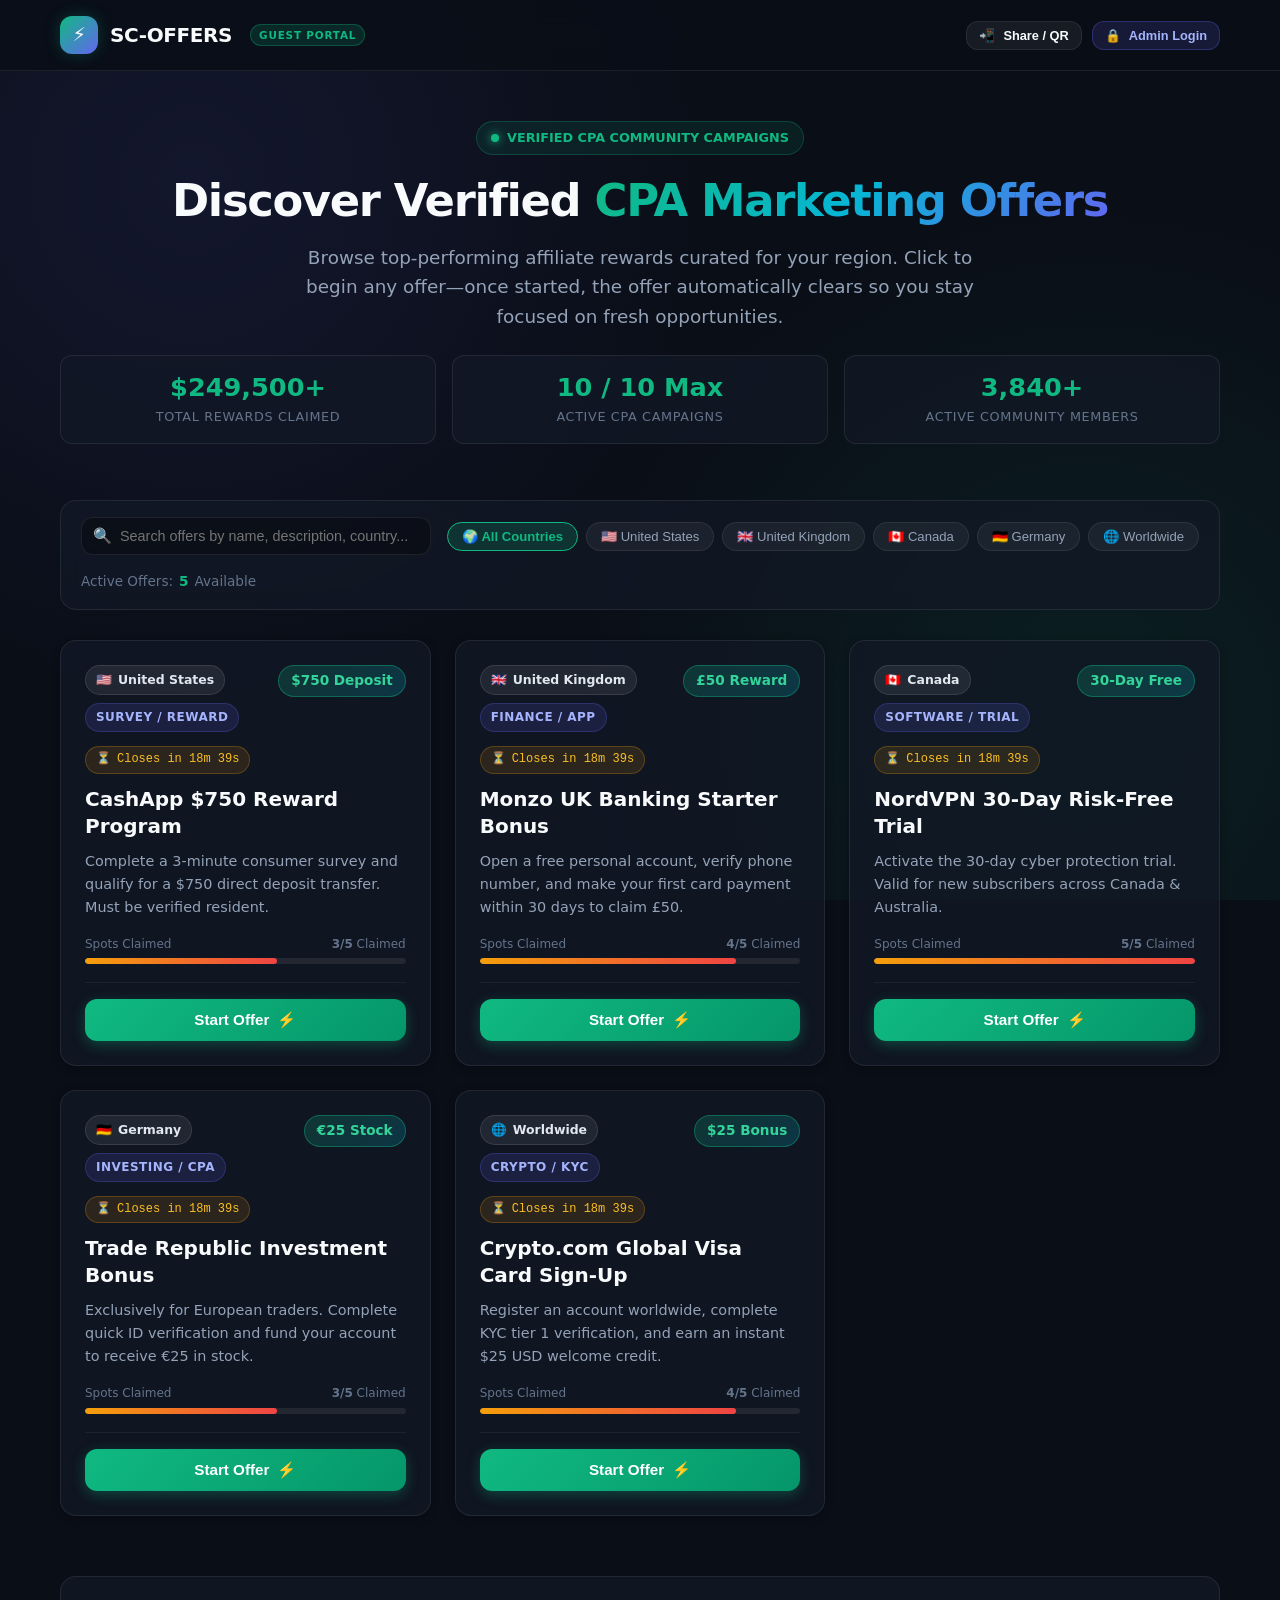
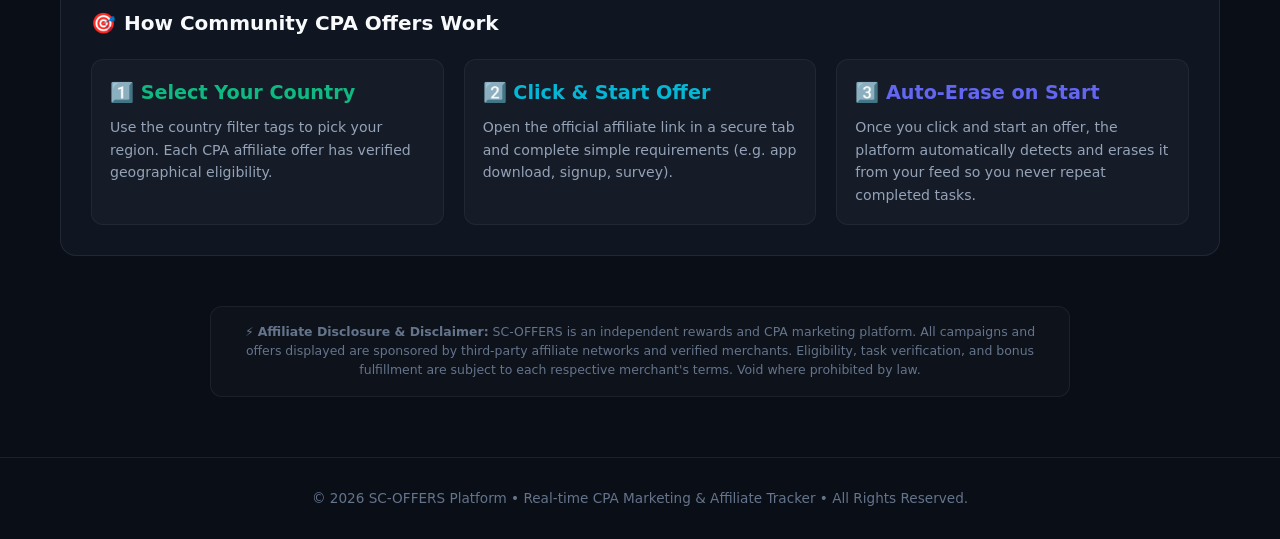
==== commit f3fc76b7: "fix(audit): compliance disclosure, robust cross-tab sync, slot limit validation, and server health e" ====
--- a/index.html
+++ b/index.html
@@ -37,7 +37,7 @@
     <section class="hero">
       <div class="hero-pill">
         <span class="pulse-dot"></span>
-        <span>VERIFIED CPA COMMUNTY CAMPAIGNS</span>
+        <span>VERIFIED CPA COMMUNITY CAMPAIGNS</span>
       </div>
 
       <h1 class="hero-title">
@@ -122,6 +122,11 @@
         </div>
       </div>
     </section>
+    
+    <!-- Compliance & Affiliate Disclosure -->
+    <div class="compliance-box">
+      ⚡ <strong>Affiliate Disclosure &amp; Disclaimer:</strong> SC-OFFERS is an independent rewards and CPA marketing platform. All campaigns and offers displayed are sponsored by third-party affiliate networks and verified merchants. Eligibility, task verification, and bonus fulfillment are subject to each respective merchant's terms. Void where prohibited by law.
+    </div>
   </main>
 
   <!-- Community Share & QR Modal -->
@@ -148,13 +153,13 @@
         </div>
 
         <div class="share-links-row">
-          <a href="https://t.me/share/url?url=https%3A%2F%2F626gl1ch.github.io%2FSC-OFFERS%2F&text=Grab%20verified%20CPA%20rewards%20and%20bonuses%20now!" target="_blank" class="btn btn-secondary btn-sm" style="background:#229ED9; color:#fff; border:none;">
+          <a id="share-telegram-btn" href="https://t.me/share/url" target="_blank" class="btn btn-secondary btn-sm" style="background:#229ED9; color:#fff; border:none;">
             Telegram
           </a>
-          <a href="https://api.whatsapp.com/send?text=Check%20out%20these%20exclusive%20CPA%20offers%3A%20https%3A%2F%2F626gl1ch.github.io%2FSC-OFFERS%2F" target="_blank" class="btn btn-secondary btn-sm" style="background:#25D366; color:#fff; border:none;">
+          <a id="share-whatsapp-btn" href="https://api.whatsapp.com/send" target="_blank" class="btn btn-secondary btn-sm" style="background:#25D366; color:#fff; border:none;">
             WhatsApp
           </a>
-          <a href="https://twitter.com/intent/tweet?text=Exclusive%20CPA%20rewards%20now%20live!&url=https%3A%2F%2F626gl1ch.github.io%2FSC-OFFERS%2F" target="_blank" class="btn btn-secondary btn-sm" style="background:#000; color:#fff; border:1px solid #333;">
+          <a id="share-twitter-btn" href="https://twitter.com/intent/tweet" target="_blank" class="btn btn-secondary btn-sm" style="background:#000; color:#fff; border:1px solid #333;">
             X (Twitter)
           </a>
         </div>
--- a/css/styles.css
+++ b/css/styles.css
@@ -1,6 +1,6 @@
 /* ==========================================================================
-   SC-OFFERS Premium Design System (Enterprise Upgrade)
-   Modern Dark Cyber-Glassmorphism UI with CRO & Simulator Suite
+   SC-OFFERS Premium Design System (Production Edition)
+   Modern Dark Cyber-Glassmorphism UI with CRO & Multi-Device Simulator
    ========================================================================== */
 
 :root {
@@ -118,7 +118,7 @@
 .nav-actions {
   display: flex;
   align-items: center;
-  gap: 12px;
+  gap: 10px;
 }
 
 /* Buttons */
@@ -542,11 +542,10 @@
 
 .offer-card-footer {
   display: flex;
-  align-items: center;
-  justify-content: space-between;
+  flex-direction: column;
+  gap: 10px;
   padding-top: 16px;
   border-top: 1px solid rgba(255, 255, 255, 0.06);
-  gap: 12px;
 }
 
 .start-btn {
@@ -571,6 +570,36 @@
   background: linear-gradient(135deg, #059669, #047857);
   transform: translateY(-2px);
   box-shadow: 0 6px 18px rgba(16, 185, 129, 0.45);
+}
+
+/* In-Progress State */
+.offer-card.in-progress {
+  border-color: var(--accent-amber);
+  background: rgba(245, 158, 11, 0.08);
+}
+
+.in-progress-box {
+  background: rgba(0, 0, 0, 0.4);
+  border: 1px solid rgba(245, 158, 11, 0.3);
+  border-radius: var(--radius-md);
+  padding: 12px;
+  margin-top: 10px;
+  text-align: center;
+}
+
+.countdown-bar-wrap {
+  height: 4px;
+  background: rgba(255, 255, 255, 0.1);
+  border-radius: var(--radius-full);
+  overflow: hidden;
+  margin-top: 8px;
+}
+
+.countdown-bar-fill {
+  height: 100%;
+  background: var(--accent-amber);
+  width: 100%;
+  transition: width 5s linear;
 }
 
 /* Card Erasing Animation */
@@ -991,6 +1020,20 @@
   z-index: 9998;
 }
 
+/* Compliance Disclaimer */
+.compliance-box {
+  background: rgba(255, 255, 255, 0.02);
+  border: 1px solid rgba(255, 255, 255, 0.06);
+  border-radius: var(--radius-md);
+  padding: 16px 20px;
+  margin: 30px auto;
+  font-size: 0.78rem;
+  color: var(--text-muted);
+  text-align: center;
+  max-width: 860px;
+  line-height: 1.5;
+}
+
 /* Footer */
 .site-footer {
   border-top: 1px solid var(--bg-card-border);
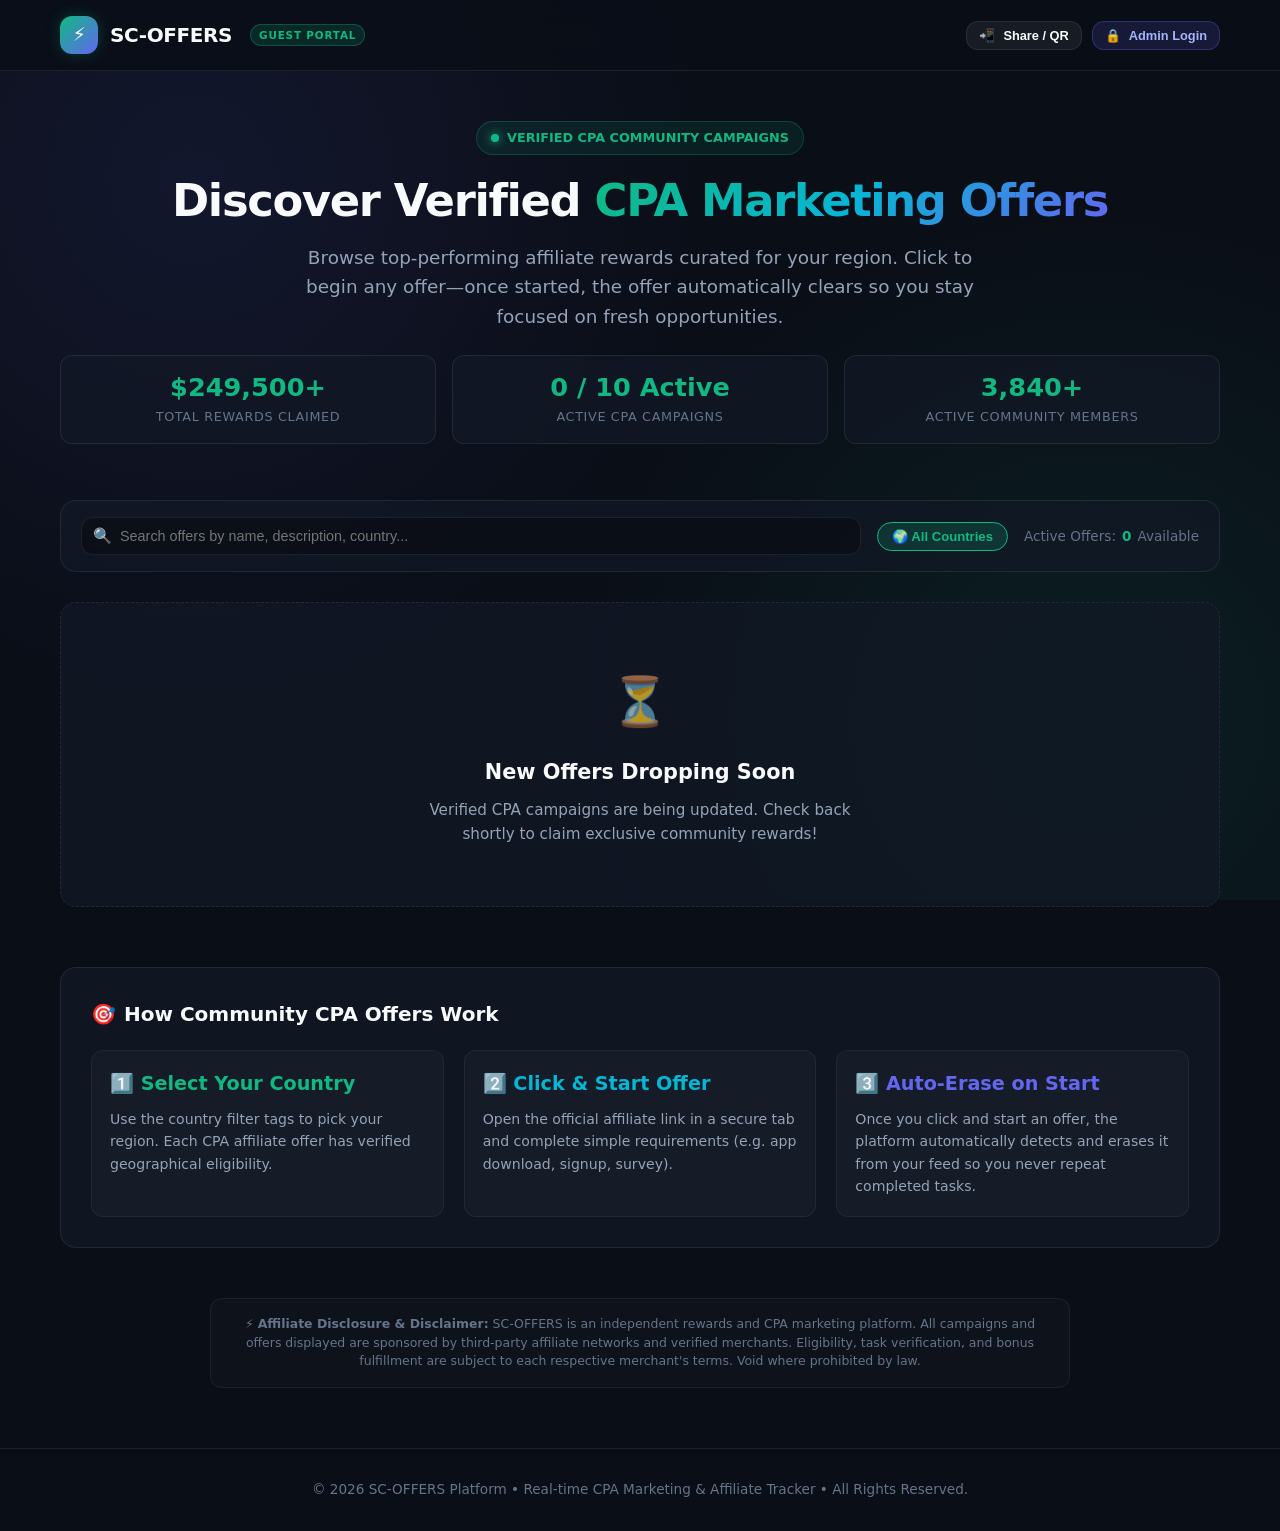
==== commit 0ff0d30f: "feat: purge all sample placeholders, leave empty clean state for admin-added offers" ====
--- a/index.html
+++ b/index.html
@@ -61,7 +61,7 @@
           <div class="ticker-label">Total Rewards Claimed</div>
         </div>
         <div class="ticker-item">
-          <div class="ticker-num" id="stat-active">10 / 10 Max</div>
+          <div class="ticker-num" id="stat-active">0 / 10 Active</div>
           <div class="ticker-label">Active CPA Campaigns</div>
         </div>
         <div class="ticker-item">
